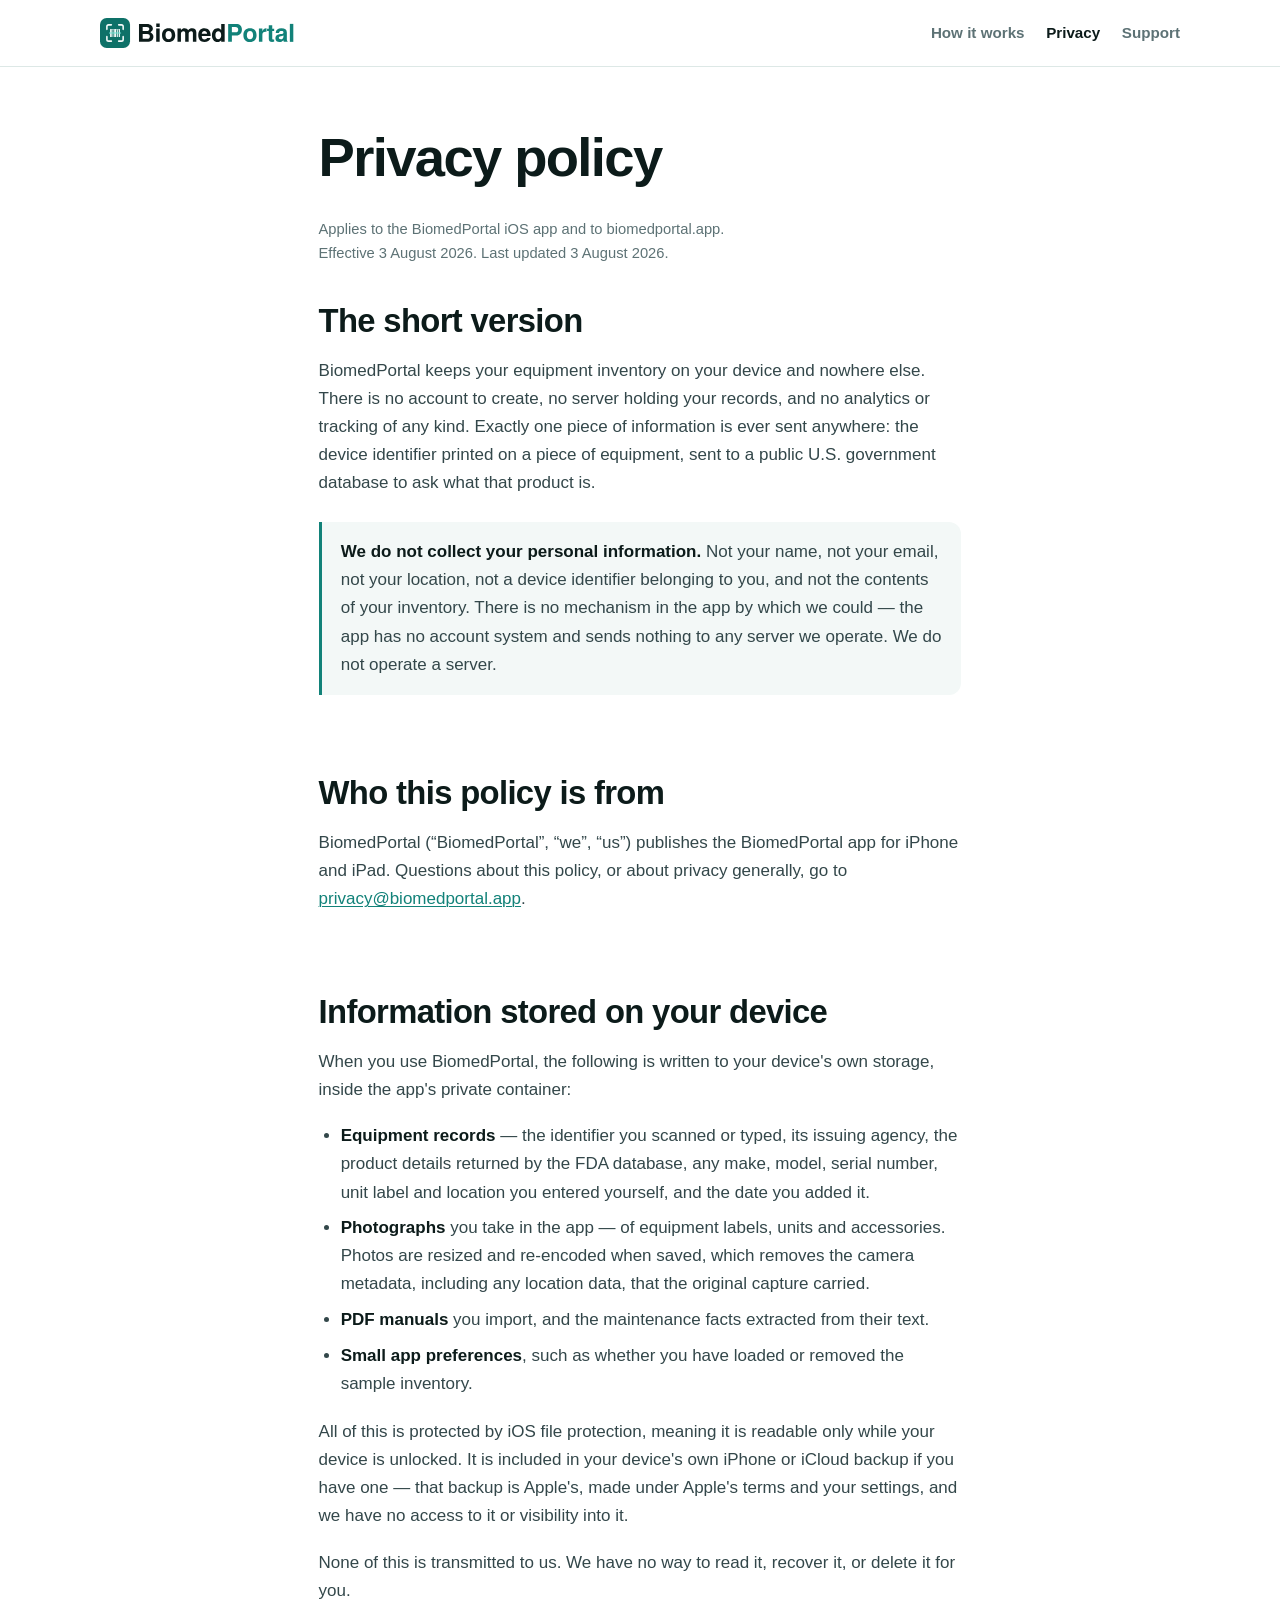
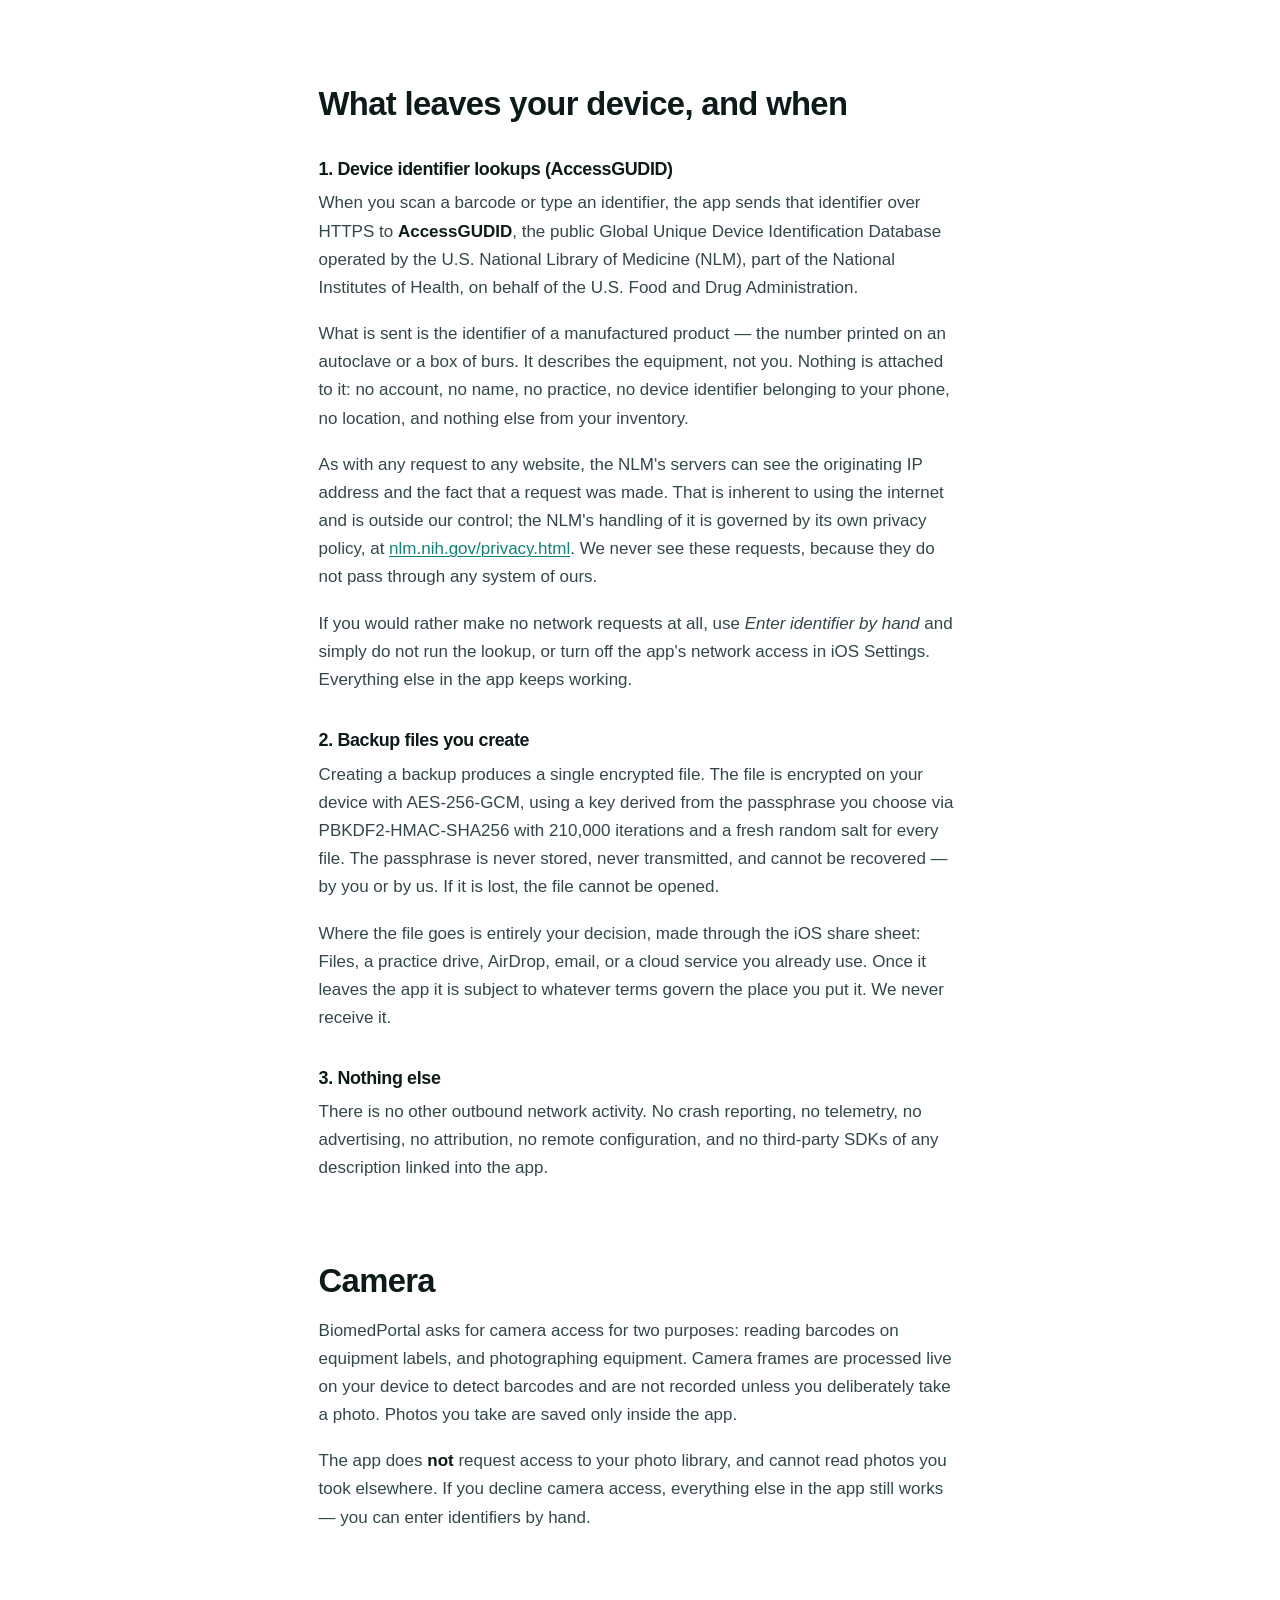
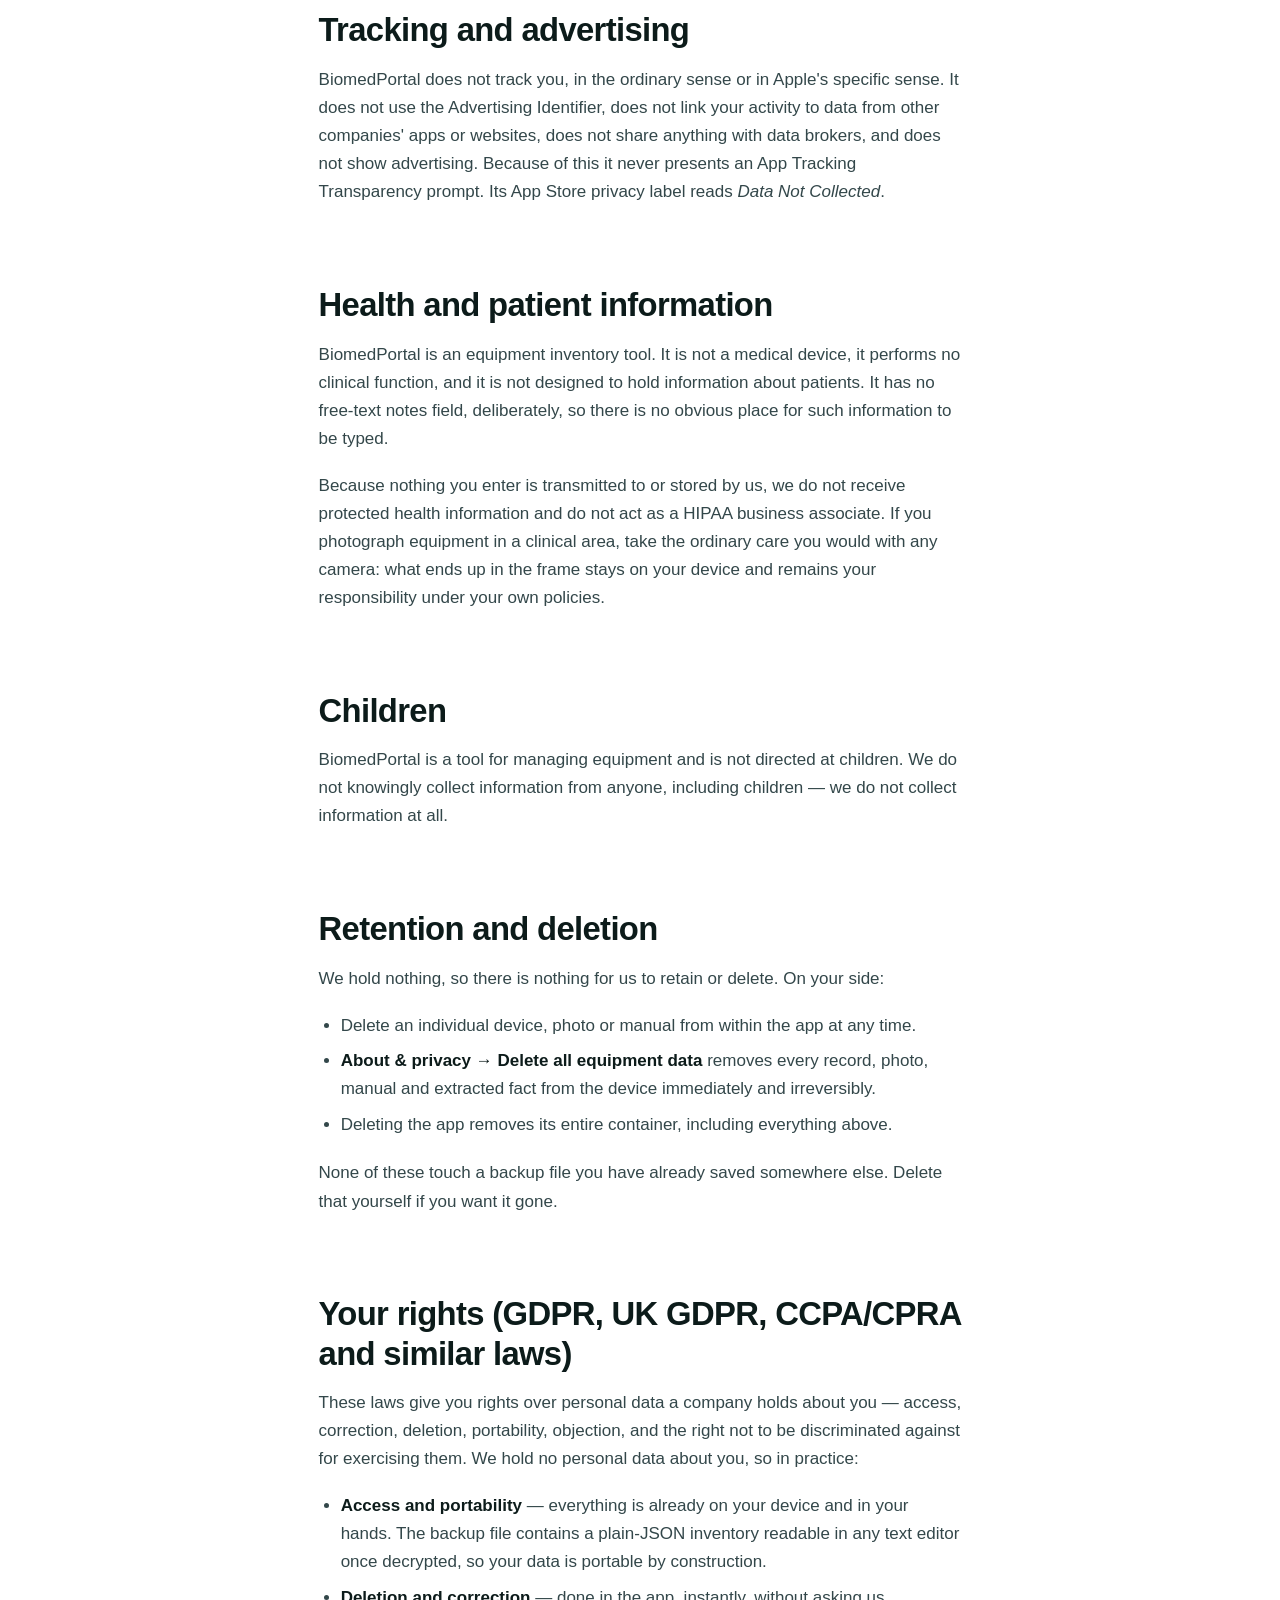
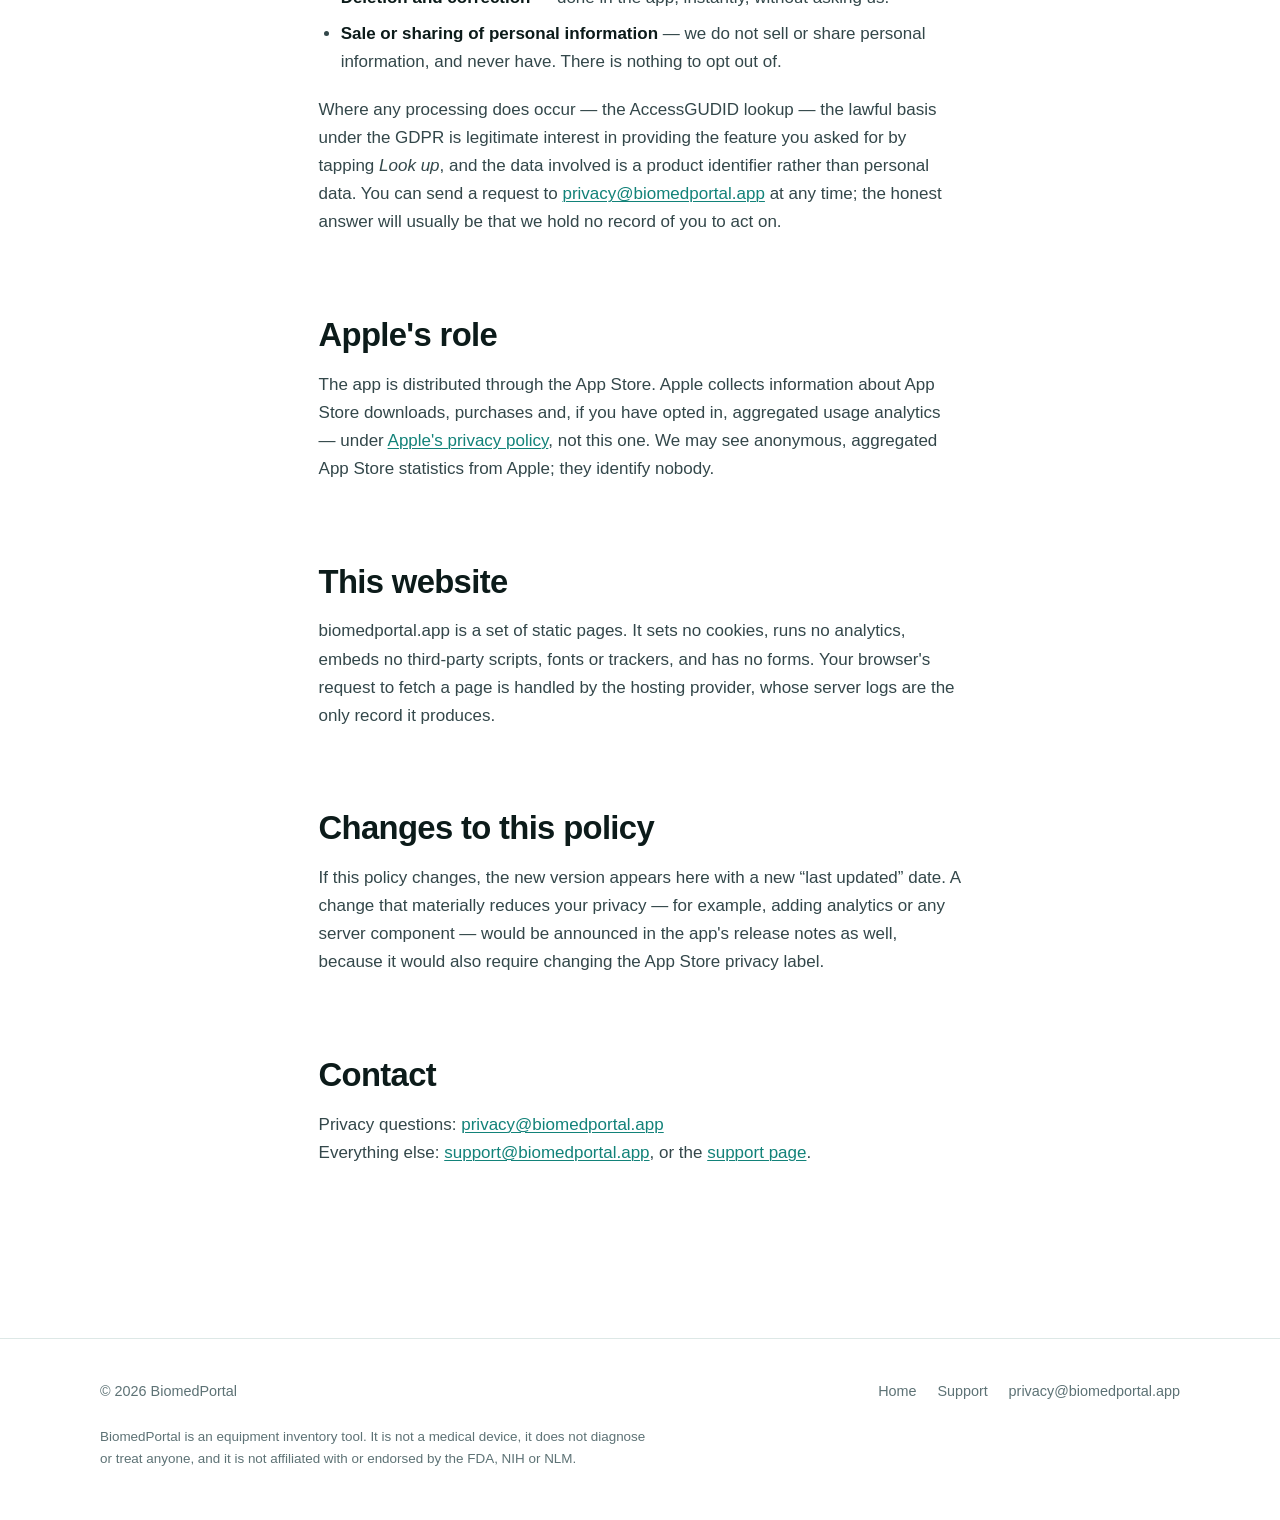
==== privacy/index.html @ da9af696 "Privacy policy page" ====
<!DOCTYPE html>
<html lang="en">
<head>
<meta charset="utf-8">
<meta name="viewport" content="width=device-width, initial-scale=1">
<title>Privacy policy — BiomedPortal</title>
<meta name="description" content="BiomedPortal stores your equipment inventory only on your device. No account, no server, no analytics, no tracking. This policy explains exactly what does and does not leave your phone.">
<link rel="canonical" href="https://biomedportal.app/privacy/">
<link rel="icon" href="/assets/favicon.svg" type="image/svg+xml">
<link rel="icon" href="/assets/favicon-32.png" sizes="32x32">
<link rel="apple-touch-icon" href="/assets/apple-touch-icon.png">
<link rel="stylesheet" href="/assets/site.css">
<meta name="theme-color" content="#0e7168">
</head>
<body>
<a class="skip" href="#main">Skip to content</a>

<header class="site">
  <div class="wrap">
    <a class="logo" href="/" aria-label="BiomedPortal home">
      <img class="on-light" src="/assets/logo-lockup.svg" alt="BiomedPortal">
      <img class="on-dark" src="/assets/logo-lockup-dark.svg" alt="BiomedPortal">
    </a>
    <nav class="site">
      <a href="/#how">How it works</a>
      <a href="/privacy/" aria-current="page">Privacy</a>
      <a href="/support/">Support</a>
    </nav>
  </div>
</header>

<main id="main">
<div class="page-head">
  <div class="prose">
    <h1>Privacy policy</h1>
    <p class="meta">Applies to the BiomedPortal iOS app and to biomedportal.app.<br>
    Effective 3 August 2026. Last updated 3 August 2026.</p>
  </div>
</div>

<section>
<div class="prose">

<h2 id="summary">The short version</h2>

<p>BiomedPortal keeps your equipment inventory on your device and nowhere else. There is no
account to create, no server holding your records, and no analytics or tracking of any kind.
Exactly one piece of information is ever sent anywhere: the device identifier printed on a piece
of equipment, sent to a public U.S. government database to ask what that product is.</p>

<div class="callout">
<p><strong>We do not collect your personal information.</strong> Not your name, not your email,
not your location, not a device identifier belonging to you, and not the contents of your
inventory. There is no mechanism in the app by which we could — the app has no account system and
sends nothing to any server we operate. We do not operate a server.</p>
</div>

<h2 id="controller">Who this policy is from</h2>

<p>BiomedPortal (“BiomedPortal”, “we”, “us”) publishes the BiomedPortal app for iPhone and iPad.
Questions about this policy, or about privacy generally, go to
<a href="mailto:privacy@biomedportal.app">privacy@biomedportal.app</a>.</p>

<h2 id="on-device">Information stored on your device</h2>

<p>When you use BiomedPortal, the following is written to your device's own storage, inside the
app's private container:</p>

<ul>
  <li><strong>Equipment records</strong> — the identifier you scanned or typed, its issuing
      agency, the product details returned by the FDA database, any make, model, serial number,
      unit label and location you entered yourself, and the date you added it.</li>
  <li><strong>Photographs</strong> you take in the app — of equipment labels, units and
      accessories. Photos are resized and re-encoded when saved, which removes the camera
      metadata, including any location data, that the original capture carried.</li>
  <li><strong>PDF manuals</strong> you import, and the maintenance facts extracted from their
      text.</li>
  <li><strong>Small app preferences</strong>, such as whether you have loaded or removed the
      sample inventory.</li>
</ul>

<p>All of this is protected by iOS file protection, meaning it is readable only while your device
is unlocked. It is included in your device's own iPhone or iCloud backup if you have one — that
backup is Apple's, made under Apple's terms and your settings, and we have no access to it or
visibility into it.</p>

<p>None of this is transmitted to us. We have no way to read it, recover it, or delete it for you.</p>

<h2 id="off-device">What leaves your device, and when</h2>

<h3>1. Device identifier lookups (AccessGUDID)</h3>

<p>When you scan a barcode or type an identifier, the app sends that identifier over HTTPS to
<strong>AccessGUDID</strong>, the public Global Unique Device Identification Database operated by
the U.S. National Library of Medicine (NLM), part of the National Institutes of Health, on behalf
of the U.S. Food and Drug Administration.</p>

<p>What is sent is the identifier of a manufactured product — the number printed on an autoclave
or a box of burs. It describes the equipment, not you. Nothing is attached to it: no account, no
name, no practice, no device identifier belonging to your phone, no location, and nothing else
from your inventory.</p>

<p>As with any request to any website, the NLM's servers can see the originating IP address and
the fact that a request was made. That is inherent to using the internet and is outside our
control; the NLM's handling of it is governed by its own privacy policy, at
<a href="https://www.nlm.nih.gov/privacy.html" rel="noopener">nlm.nih.gov/privacy.html</a>. We
never see these requests, because they do not pass through any system of ours.</p>

<p>If you would rather make no network requests at all, use <em>Enter identifier by hand</em> and
simply do not run the lookup, or turn off the app's network access in iOS Settings. Everything
else in the app keeps working.</p>

<h3>2. Backup files you create</h3>

<p>Creating a backup produces a single encrypted file. The file is encrypted on your device with
AES-256-GCM, using a key derived from the passphrase you choose via PBKDF2-HMAC-SHA256 with
210,000 iterations and a fresh random salt for every file. The passphrase is never stored, never
transmitted, and cannot be recovered — by you or by us. If it is lost, the file cannot be opened.</p>

<p>Where the file goes is entirely your decision, made through the iOS share sheet: Files, a
practice drive, AirDrop, email, or a cloud service you already use. Once it leaves the app it is
subject to whatever terms govern the place you put it. We never receive it.</p>

<h3>3. Nothing else</h3>

<p>There is no other outbound network activity. No crash reporting, no telemetry, no
advertising, no attribution, no remote configuration, and no third-party SDKs of any description
linked into the app.</p>

<h2 id="camera">Camera</h2>

<p>BiomedPortal asks for camera access for two purposes: reading barcodes on equipment labels,
and photographing equipment. Camera frames are processed live on your device to detect barcodes
and are not recorded unless you deliberately take a photo. Photos you take are saved only inside
the app.</p>

<p>The app does <strong>not</strong> request access to your photo library, and cannot read
photos you took elsewhere. If you decline camera access, everything else in the app still
works — you can enter identifiers by hand.</p>

<h2 id="tracking">Tracking and advertising</h2>

<p>BiomedPortal does not track you, in the ordinary sense or in Apple's specific sense. It does
not use the Advertising Identifier, does not link your activity to data from other companies'
apps or websites, does not share anything with data brokers, and does not show advertising.
Because of this it never presents an App Tracking Transparency prompt. Its App Store privacy
label reads <em>Data Not Collected</em>.</p>

<h2 id="health">Health and patient information</h2>

<p>BiomedPortal is an equipment inventory tool. It is not a medical device, it performs no
clinical function, and it is not designed to hold information about patients. It has no free-text
notes field, deliberately, so there is no obvious place for such information to be typed.</p>

<p>Because nothing you enter is transmitted to or stored by us, we do not receive protected
health information and do not act as a HIPAA business associate. If you photograph equipment in a
clinical area, take the ordinary care you would with any camera: what ends up in the frame stays
on your device and remains your responsibility under your own policies.</p>

<h2 id="children">Children</h2>

<p>BiomedPortal is a tool for managing equipment and is not directed at children. We do not
knowingly collect information from anyone, including children — we do not collect information at
all.</p>

<h2 id="retention">Retention and deletion</h2>

<p>We hold nothing, so there is nothing for us to retain or delete. On your side:</p>

<ul>
  <li>Delete an individual device, photo or manual from within the app at any time.</li>
  <li><strong>About &amp; privacy → Delete all equipment data</strong> removes every record,
      photo, manual and extracted fact from the device immediately and irreversibly.</li>
  <li>Deleting the app removes its entire container, including everything above.</li>
</ul>

<p>None of these touch a backup file you have already saved somewhere else. Delete that yourself
if you want it gone.</p>

<h2 id="rights">Your rights (GDPR, UK GDPR, CCPA/CPRA and similar laws)</h2>

<p>These laws give you rights over personal data a company holds about you — access, correction,
deletion, portability, objection, and the right not to be discriminated against for exercising
them. We hold no personal data about you, so in practice:</p>

<ul>
  <li><strong>Access and portability</strong> — everything is already on your device and in your
      hands. The backup file contains a plain-JSON inventory readable in any text editor once
      decrypted, so your data is portable by construction.</li>
  <li><strong>Deletion and correction</strong> — done in the app, instantly, without asking us.</li>
  <li><strong>Sale or sharing of personal information</strong> — we do not sell or share personal
      information, and never have. There is nothing to opt out of.</li>
</ul>

<p>Where any processing does occur — the AccessGUDID lookup — the lawful basis under the GDPR is
legitimate interest in providing the feature you asked for by tapping <em>Look up</em>, and the
data involved is a product identifier rather than personal data. You can send a request to
<a href="mailto:privacy@biomedportal.app">privacy@biomedportal.app</a> at any time; the honest
answer will usually be that we hold no record of you to act on.</p>

<h2 id="apple">Apple's role</h2>

<p>The app is distributed through the App Store. Apple collects information about App Store
downloads, purchases and, if you have opted in, aggregated usage analytics — under
<a href="https://www.apple.com/legal/privacy/" rel="noopener">Apple's privacy policy</a>, not this
one. We may see anonymous, aggregated App Store statistics from Apple; they identify nobody.</p>

<h2 id="website">This website</h2>

<p>biomedportal.app is a set of static pages. It sets no cookies, runs no analytics, embeds no
third-party scripts, fonts or trackers, and has no forms. Your browser's request to fetch a page
is handled by the hosting provider, whose server logs are the only record it produces.</p>

<h2 id="changes">Changes to this policy</h2>

<p>If this policy changes, the new version appears here with a new “last updated” date. A change
that materially reduces your privacy — for example, adding analytics or any server component —
would be announced in the app's release notes as well, because it would also require changing the
App Store privacy label.</p>

<h2 id="contact">Contact</h2>

<p>Privacy questions: <a href="mailto:privacy@biomedportal.app">privacy@biomedportal.app</a><br>
Everything else: <a href="mailto:support@biomedportal.app">support@biomedportal.app</a>, or the
<a href="/support/">support page</a>.</p>

</div>
</section>
</main>

<footer class="site">
  <div class="wrap">
    <div class="footer-top">
      <div>© 2026 BiomedPortal</div>
    <nav>
      <a href="/">Home</a>
      <a href="/support/">Support</a>
      <a href="mailto:privacy@biomedportal.app">privacy@biomedportal.app</a>
      </nav>
    </div>
    <p class="disclaimer">
      BiomedPortal is an equipment inventory tool. It is not a medical device, it does not
      diagnose or treat anyone, and it is not affiliated with or endorsed by the FDA, NIH or NLM.
    </p>
  </div>
</footer>

</body>
</html>
---- assets/site.css ----
/* BiomedPortal — one stylesheet for all three pages.
   Tokens mirror brand/make_brand.py so the site and the app icon stay in step. */

:root {
  --teal-900: #07403c;
  --teal-800: #0b5b55;
  --teal-700: #0e7168;
  --teal-600: #128279;
  --teal-500: #17998e;
  --mint-300: #6fe3d3;

  --ink: #0c1b1a;
  --body: #33474a;
  --muted: #5d7275;
  --line: #dde8e6;
  --surface: #ffffff;
  --surface-2: #f3f8f7;
  --page: #ffffff;

  --radius: 16px;
  --measure: 68ch;
  --sans: -apple-system, BlinkMacSystemFont, "SF Pro Text", "Segoe UI", Roboto,
          "Helvetica Neue", Arial, sans-serif;
  --mono: ui-monospace, SFMono-Regular, "SF Mono", Menlo, Consolas, monospace;
}

@media (prefers-color-scheme: dark) {
  :root {
    --ink: #eaf5f3;
    --body: #b9cfcc;
    --muted: #8ea8a5;
    --line: #1d3835;
    --surface: #0e1f1d;
    --surface-2: #0a1917;
    --page: #061312;
    --teal-600: #3fb3a5;
    --teal-700: #2aa093;
  }
}

* { box-sizing: border-box; }

html { -webkit-text-size-adjust: 100%; scroll-behavior: smooth; }

@media (prefers-reduced-motion: reduce) {
  html { scroll-behavior: auto; }
  *, *::before, *::after { animation-duration: .001ms !important; transition-duration: .001ms !important; }
}

body {
  margin: 0;
  font-family: var(--sans);
  font-size: 17px;
  line-height: 1.65;
  color: var(--body);
  background: var(--page);
  -webkit-font-smoothing: antialiased;
}

h1, h2, h3 { color: var(--ink); line-height: 1.2; letter-spacing: -0.02em; margin: 0 0 .5em; }
h1 { font-size: clamp(2.1rem, 5.2vw, 3.4rem); font-weight: 700; letter-spacing: -0.03em; }
h2 { font-size: clamp(1.5rem, 3.2vw, 2.05rem); font-weight: 700; margin-top: 2.4em; }
h3 { font-size: 1.12rem; font-weight: 650; margin-top: 2em; }
p { margin: 0 0 1.1em; }
a { color: var(--teal-600); text-decoration-thickness: 1px; text-underline-offset: 2px; }
a:hover { color: var(--teal-500); }
strong { color: var(--ink); font-weight: 650; }
code { font-family: var(--mono); font-size: .88em; background: var(--surface-2);
       padding: .12em .38em; border-radius: 5px; }

.wrap { width: min(1080px, 100% - 2.5rem); margin-inline: auto; }
.prose { width: min(var(--measure), 100% - 2.5rem); margin-inline: auto; }
.prose ul, .prose ol { padding-left: 1.3em; margin: 0 0 1.2em; }
.prose li { margin-bottom: .45em; }

/* skip link — the site is short but this costs nothing and helps screen readers */
.skip {
  position: absolute; left: -9999px; top: 0; background: var(--teal-700);
  color: #fff; padding: .7rem 1rem; border-radius: 0 0 10px 0; z-index: 20;
}
.skip:focus { left: 0; }

/* ---------------------------------------------------------------- header */

header.site {
  position: sticky; top: 0; z-index: 10;
  background: color-mix(in srgb, var(--page) 88%, transparent);
  backdrop-filter: saturate(180%) blur(14px);
  border-bottom: 1px solid var(--line);
}
header.site .wrap {
  display: flex; align-items: center; gap: 1.4rem;
  min-height: 66px; padding-block: .55rem;
}
.logo { display: inline-flex; align-items: center; flex: 0 0 auto; }
.logo img { height: 30px; width: auto; display: block; }
.logo .on-dark { display: none; }
@media (prefers-color-scheme: dark) {
  .logo .on-light { display: none; }
  .logo .on-dark { display: block; }
}
nav.site { margin-left: auto; display: flex; gap: 1.35rem; flex-wrap: nowrap; }
nav.site a { color: var(--muted); text-decoration: none; font-size: .95rem; font-weight: 550; white-space: nowrap; }
nav.site a:hover, nav.site a[aria-current="page"] { color: var(--ink); }

/* Below this the logo and three links stop fitting on one line, and letting
   them wrap turns the header into a four-line block. Give the nav its own row
   instead, and stop pinning it — two stuck rows eat a phone screen. */
@media (max-width: 620px) {
  header.site { position: static; }
  header.site .wrap { flex-wrap: wrap; gap: .1rem 1rem; min-height: 0; padding-block: .7rem .55rem; }
  nav.site { margin-left: 0; width: 100%; gap: 1.15rem; }
  nav.site a { font-size: .9rem; }
  .logo img { height: 27px; }
}

/* ---------------------------------------------------------------- hero */

.hero { padding: clamp(3rem, 8vw, 6rem) 0 clamp(2rem, 5vw, 4rem); }
.hero .wrap { display: grid; gap: clamp(2rem, 6vw, 4.5rem); align-items: center;
              grid-template-columns: 1fr; }
@media (min-width: 900px) { .hero .wrap { grid-template-columns: 1.05fr .95fr; } }
.eyebrow {
  display: inline-flex; align-items: center; gap: .5rem;
  font-size: .82rem; font-weight: 650; letter-spacing: .06em; text-transform: uppercase;
  color: var(--teal-600); background: color-mix(in srgb, var(--teal-600) 11%, transparent);
  border-radius: 999px; padding: .34rem .8rem; margin-bottom: 1.2rem;
}
.lede { font-size: clamp(1.06rem, 2vw, 1.28rem); color: var(--body); max-width: 34em; }

.cta-row { display: flex; flex-wrap: wrap; gap: .8rem; margin-top: 1.8rem; align-items: center; }
.btn {
  display: inline-flex; align-items: center; gap: .5rem;
  font: inherit; font-weight: 600; font-size: .98rem;
  padding: .78rem 1.35rem; border-radius: 12px; text-decoration: none;
  border: 1px solid transparent; transition: transform .12s ease, background .12s ease;
}
.btn:active { transform: translateY(1px); }
.btn-primary { background: var(--teal-700); color: #fff; }
.btn-primary:hover { background: var(--teal-600); color: #fff; }
.btn-ghost { border-color: var(--line); color: var(--ink); background: var(--surface); }
.btn-ghost:hover { border-color: var(--teal-600); color: var(--ink); }
.btn[aria-disabled="true"] { opacity: .62; pointer-events: none; }
.cta-note { font-size: .86rem; color: var(--muted); margin: .85rem 0 0; }

/* ---------------------------------------------------------------- phone */

.phone-stage { display: flex; justify-content: center; }
.phone {
  width: min(310px, 78vw); aspect-ratio: 9 / 19.5;
  border-radius: 44px; padding: 11px;
  background: linear-gradient(160deg, #2c3a3a, #101a19 60%);
  box-shadow: 0 30px 70px -28px rgba(7, 64, 60, .55), 0 2px 6px rgba(0,0,0,.18);
  flex: 0 0 auto;
}
@media (prefers-color-scheme: dark) {
  /* The bezel is nearly the page colour in dark mode; give it an edge so the
     phone still reads as an object. */
  .phone { background: linear-gradient(160deg, #46595a, #1b2b2a 62%);
           box-shadow: 0 30px 70px -30px rgba(0,0,0,.8), 0 0 0 1px rgba(255,255,255,.07); }
}
.phone-screen {
  height: 100%; border-radius: 34px; overflow: hidden;
  background: #f2f2f7; color: #000; display: flex; flex-direction: column;
  font-size: 12px; line-height: 1.35; position: relative;
}
.phone-status {
  display: flex; justify-content: space-between; align-items: center;
  padding: 10px 20px 2px; font-size: 11px; font-weight: 640; color: #000;
}
.phone-status .glyphs { display: inline-flex; align-items: center; gap: 5px; color: #000; }
.phone-status .glyphs svg { height: 9px; width: auto; display: block; }
.phone-nav {
  display: flex; align-items: center; justify-content: space-between;
  padding: 4px 15px 8px;
}
.phone-nav .title { font-size: 25px; font-weight: 700; letter-spacing: -.6px; }
.phone-nav .icons { display: flex; gap: 12px; color: #0e7168; }
.phone-nav .icons svg { width: 19px; height: 19px; display: block; }
.phone-search {
  margin: 0 14px 10px; background: rgba(118,118,128,.12); border-radius: 10px;
  padding: 6px 10px; color: #8a8a8e; font-size: 12px;
}
.phone-list { padding: 0 14px; display: flex; flex-direction: column; gap: 8px; overflow: hidden; }
.phone-card {
  background: #fff; border-radius: 13px; padding: 10px 12px;
  box-shadow: 0 1px 2px rgba(0,0,0,.06);
}
.phone-card .name { font-weight: 640; color: #000; font-size: 12.5px; letter-spacing: -.2px; }
.phone-card .sub { color: #6c757a; font-size: 11px; }
.phone-card .row { display: flex; align-items: center; gap: 6px; margin-top: 6px; flex-wrap: wrap; }
.pill {
  font-size: 9.5px; font-weight: 640; letter-spacing: .01em;
  padding: 2px 7px; border-radius: 999px; white-space: nowrap;
}
.pill-teal { background: rgba(18,130,121,.13); color: #0b5b55; }
.pill-amber { background: rgba(202,138,4,.15); color: #8a5a00; }
.pill-grey { background: rgba(118,118,128,.14); color: #4b5457; }
.phone-tabbar {
  margin-top: auto; border-top: .5px solid rgba(0,0,0,.12);
  background: rgba(249,249,249,.94); padding: 9px 0 15px;
  display: flex; justify-content: center;
}
.scan-fab {
  display: inline-flex; align-items: center; gap: 7px;
  background: #0e7168; color: #fff; font-weight: 640; font-size: 12px;
  padding: 8px 18px; border-radius: 999px;
}
.scan-fab svg { width: 14px; height: 14px; }
/* The list is taller than the screen on purpose — it should look cut off at the
   bottom the way a real scrolling list does, not stop with dead space. */
.phone-list { -webkit-mask-image: linear-gradient(to bottom, #000 82%, transparent 99%);
              mask-image: linear-gradient(to bottom, #000 82%, transparent 99%); }

/* ---------------------------------------------------------------- sections */

section { padding: clamp(2.5rem, 6vw, 4.5rem) 0; }
.section-head { max-width: 46ch; margin-bottom: 2.4rem; }
.section-head h2 { margin-top: 0; }
.section-head p { color: var(--muted); margin-bottom: 0; }

.band { background: var(--surface-2); border-block: 1px solid var(--line); }

.grid { display: grid; gap: 1.1rem; grid-template-columns: repeat(auto-fit, minmax(268px, 1fr)); }
.card {
  background: var(--surface); border: 1px solid var(--line);
  border-radius: var(--radius); padding: 1.5rem 1.5rem 1.35rem;
}
.card h3 { margin: 0 0 .45rem; font-size: 1.04rem; }
.card p { margin: 0; font-size: .95rem; color: var(--muted); }
.card .glyph {
  width: 38px; height: 38px; border-radius: 11px; margin-bottom: .95rem;
  display: grid; place-items: center;
  background: color-mix(in srgb, var(--teal-600) 12%, transparent);
  color: var(--teal-600);
}
.card .glyph svg { width: 20px; height: 20px; }

/* the privacy claim table */
table.claims { width: 100%; border-collapse: collapse; margin: 1.4rem 0 1.6rem; font-size: .95rem; }
table.claims th, table.claims td { text-align: left; padding: .72rem .9rem; border-bottom: 1px solid var(--line); vertical-align: top; }
table.claims th { color: var(--ink); font-weight: 640; width: 42%; }
table.claims tr:first-child th, table.claims tr:first-child td { border-top: 1px solid var(--line); }
@media (max-width: 620px) {
  table.claims, table.claims tbody, table.claims tr, table.claims th, table.claims td { display: block; width: auto; }
  table.claims th { border-bottom: 0; padding-bottom: .1rem; }
  table.claims td { padding-top: 0; }
}

.callout {
  border-left: 3px solid var(--teal-600); background: var(--surface-2);
  padding: 1rem 1.2rem; border-radius: 0 12px 12px 0; margin: 1.6rem 0;
}
.callout p:last-child { margin-bottom: 0; }
.callout p:first-child { margin-top: 0; }

.faq { border-top: 1px solid var(--line); }
.faq details { border-bottom: 1px solid var(--line); }
.faq summary {
  cursor: pointer; padding: 1.05rem 2rem 1.05rem 0; font-weight: 620;
  color: var(--ink); list-style: none; position: relative;
}
.faq summary::-webkit-details-marker { display: none; }
.faq summary::after {
  content: "+"; position: absolute; right: .35rem; top: 50%; transform: translateY(-50%);
  font-size: 1.35rem; font-weight: 400; color: var(--teal-600); line-height: 1;
}
.faq details[open] summary::after { content: "−"; }
.faq .answer { padding: 0 0 1.15rem; color: var(--muted); font-size: .96rem; }
.faq .answer p:last-child { margin-bottom: 0; }

.page-head { padding: clamp(2.4rem, 5vw, 3.6rem) 0 0; }
.page-head .meta { color: var(--muted); font-size: .92rem; margin: 0; }
.page-head + section { padding-top: clamp(1.6rem, 3vw, 2.2rem); }
.prose > h2:first-child { margin-top: 0; }

@media (max-width: 480px) {
  .cta-row { flex-direction: column; align-items: stretch; }
  .cta-row .btn { justify-content: center; }
}

/* ---------------------------------------------------------------- footer */

footer.site {
  border-top: 1px solid var(--line); margin-top: clamp(3rem, 7vw, 5rem);
  padding: 2.6rem 0 3.2rem; font-size: .9rem; color: var(--muted);
}
footer.site .footer-top {
  display: flex; flex-wrap: wrap; gap: .8rem 2rem; align-items: baseline;
}
footer.site nav { display: flex; gap: 1.3rem; flex-wrap: wrap; margin-left: auto; }
footer.site a { color: var(--muted); text-decoration: none; }
footer.site a:hover { color: var(--ink); text-decoration: underline; }
footer.site .disclaimer { max-width: 74ch; margin: 1.4rem 0 0; font-size: .84rem; line-height: 1.6; }
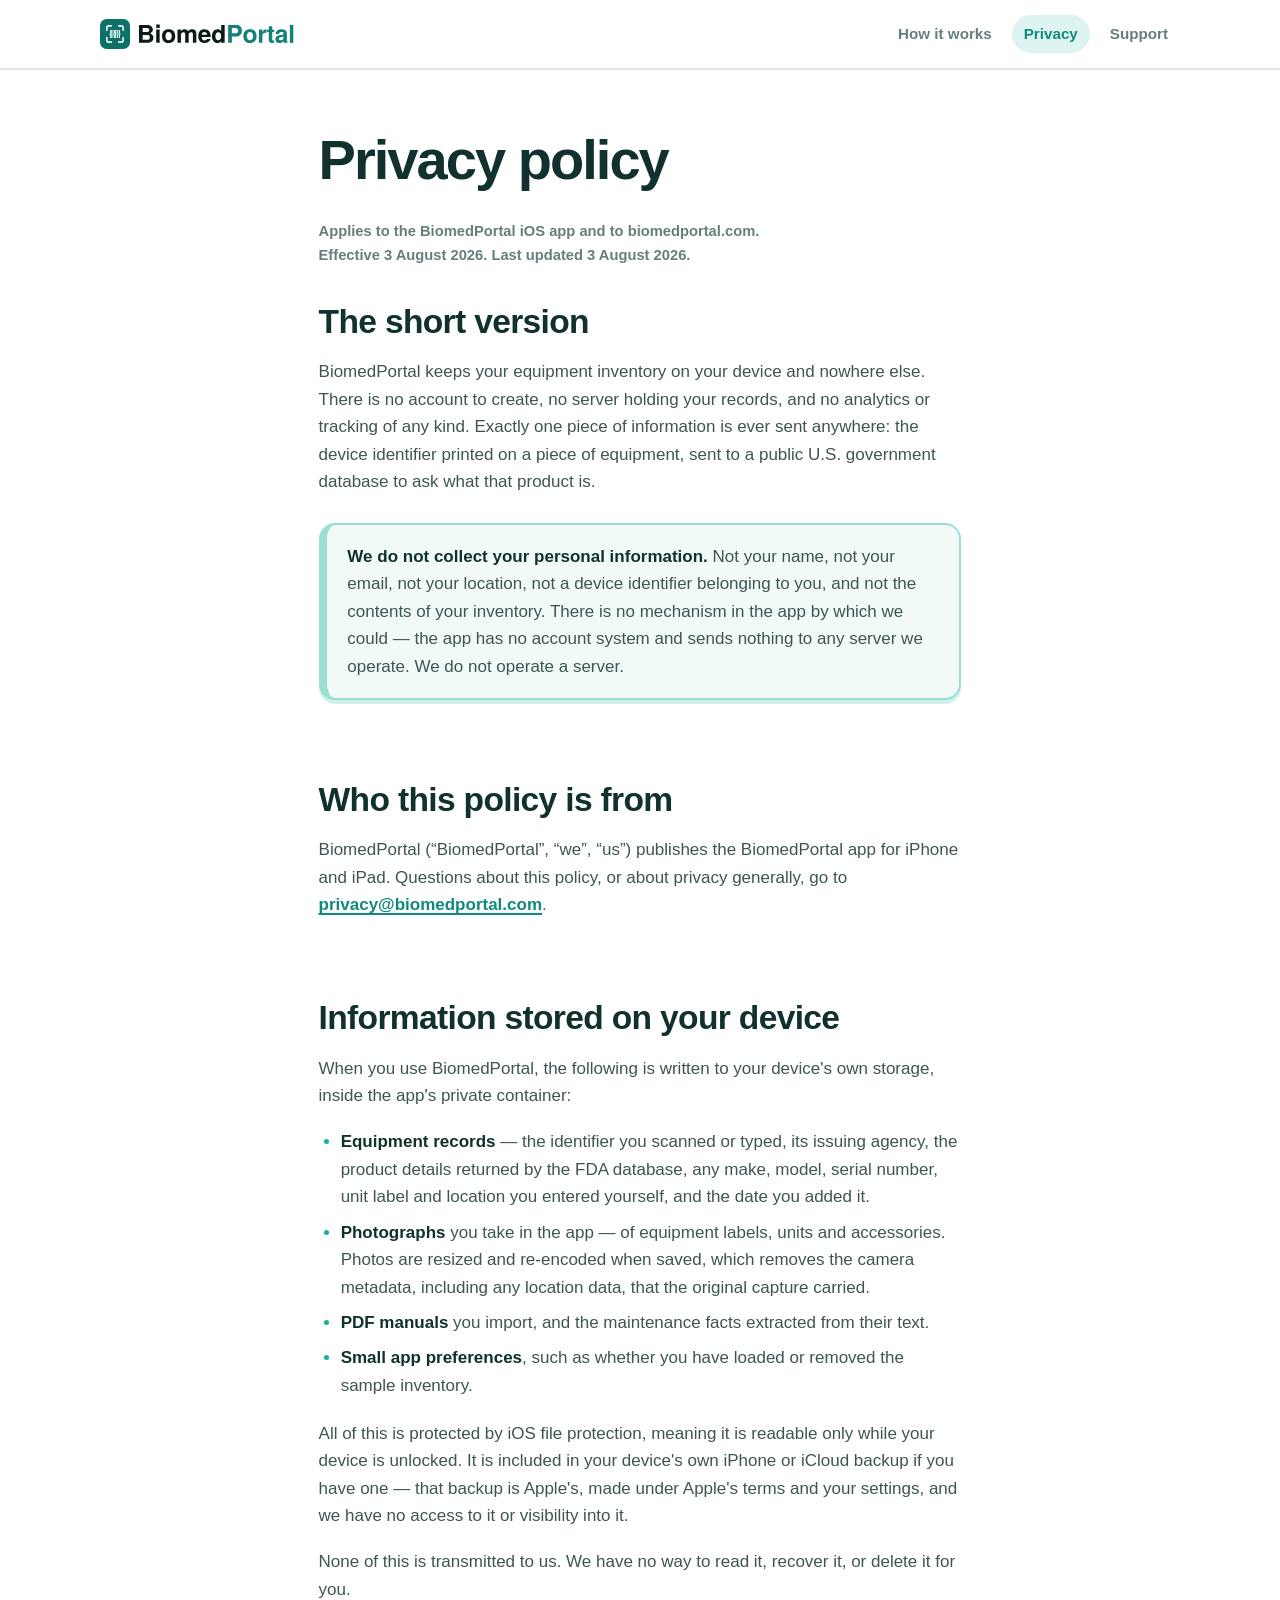
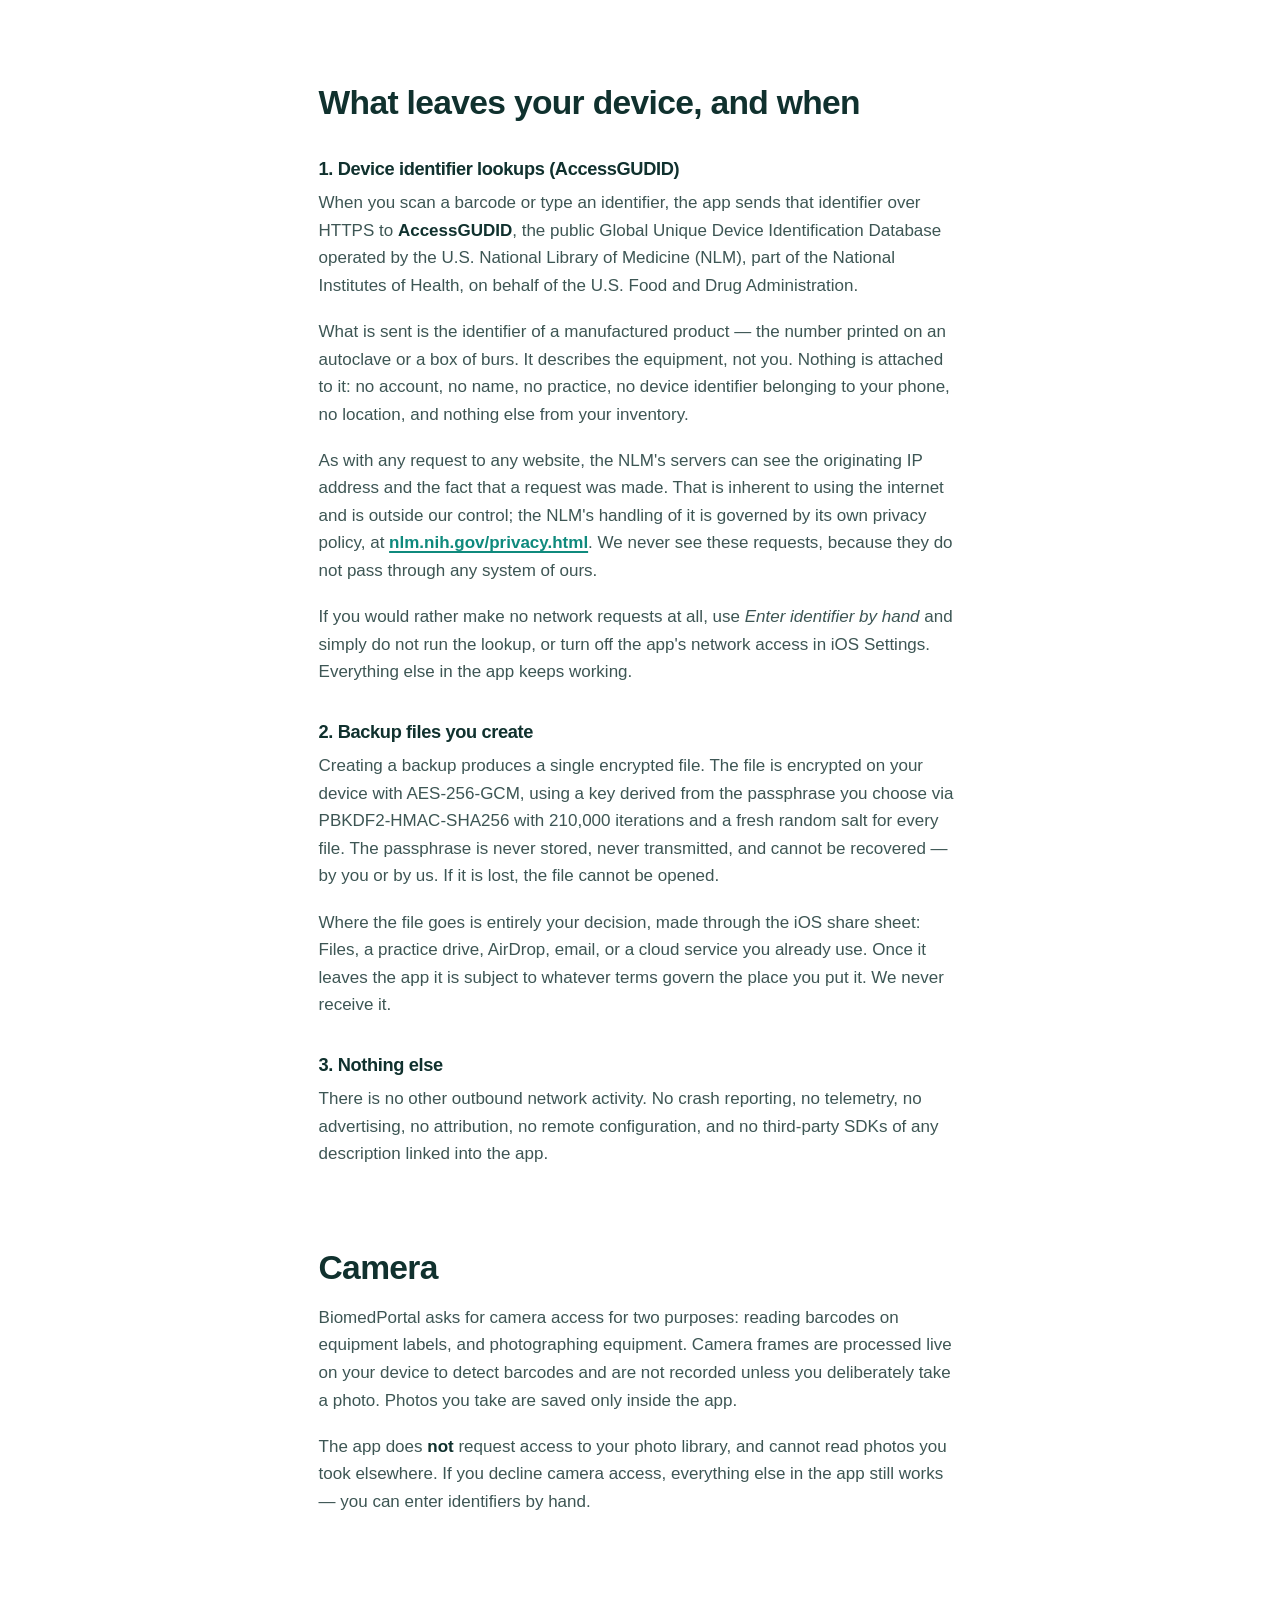
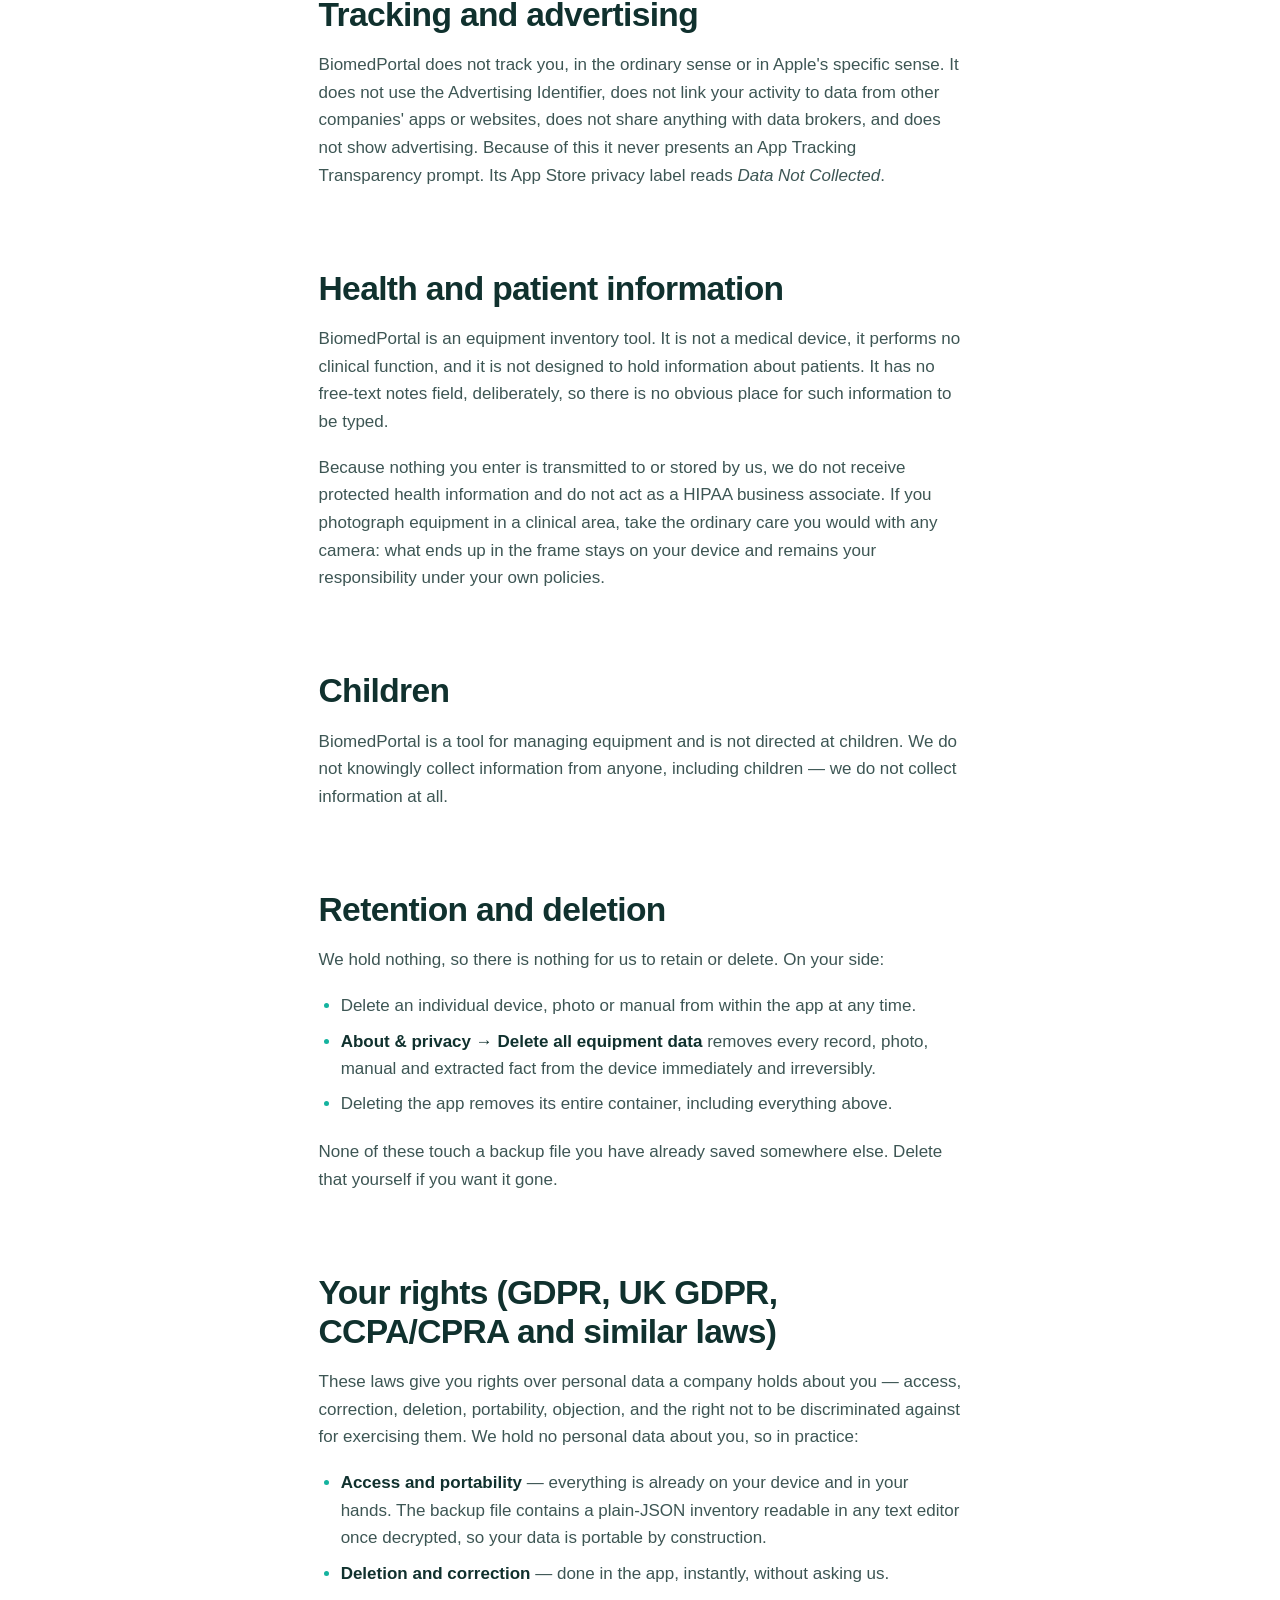
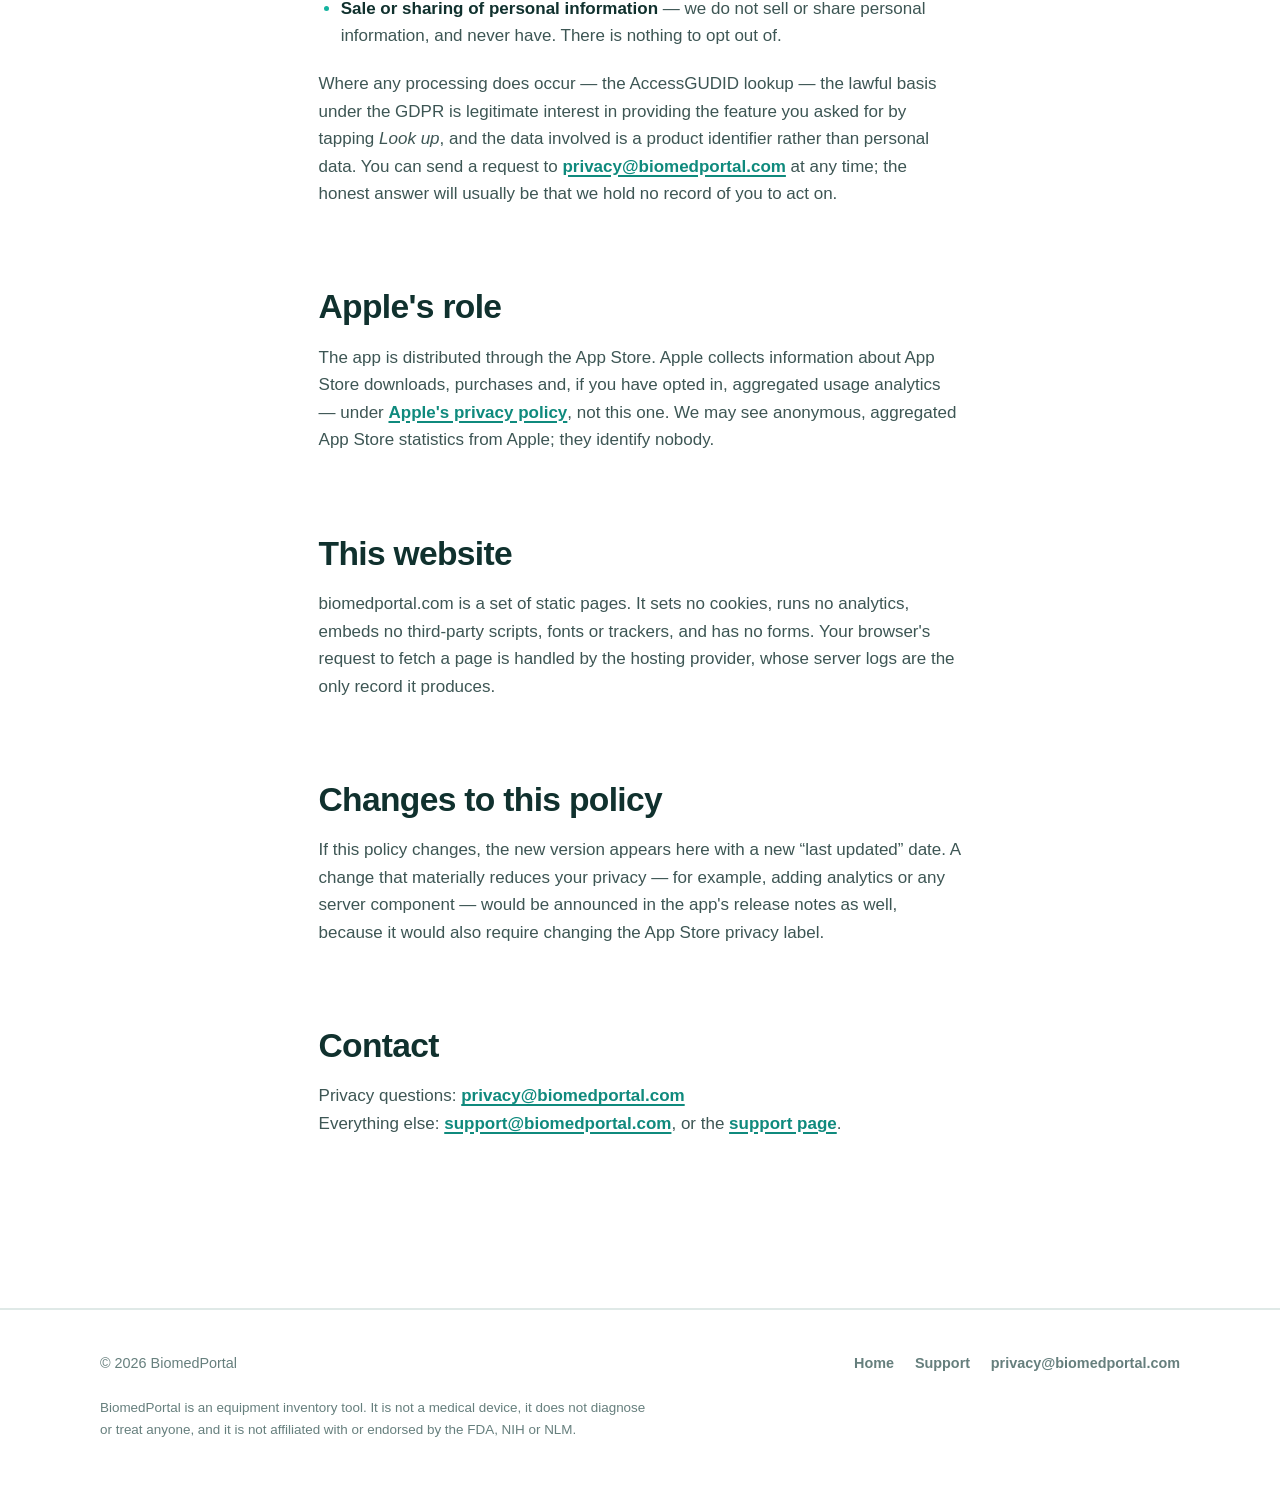
==== commit 0765fc4c: "Privacy: biomedportal.com URLs and addresses" ====
--- a/privacy/index.html
+++ b/privacy/index.html
@@ -5,12 +5,12 @@
 <meta name="viewport" content="width=device-width, initial-scale=1">
 <title>Privacy policy — BiomedPortal</title>
 <meta name="description" content="BiomedPortal stores your equipment inventory only on your device. No account, no server, no analytics, no tracking. This policy explains exactly what does and does not leave your phone.">
-<link rel="canonical" href="https://biomedportal.app/privacy/">
+<link rel="canonical" href="https://biomedportal.com/privacy/">
 <link rel="icon" href="/assets/favicon.svg" type="image/svg+xml">
 <link rel="icon" href="/assets/favicon-32.png" sizes="32x32">
 <link rel="apple-touch-icon" href="/assets/apple-touch-icon.png">
 <link rel="stylesheet" href="/assets/site.css">
-<meta name="theme-color" content="#0e7168">
+<meta name="theme-color" content="#14b39f">
 </head>
 <body>
 <a class="skip" href="#main">Skip to content</a>
@@ -33,7 +33,7 @@
 <div class="page-head">
   <div class="prose">
     <h1>Privacy policy</h1>
-    <p class="meta">Applies to the BiomedPortal iOS app and to biomedportal.app.<br>
+    <p class="meta">Applies to the BiomedPortal iOS app and to biomedportal.com.<br>
     Effective 3 August 2026. Last updated 3 August 2026.</p>
   </div>
 </div>
@@ -59,7 +59,7 @@
 
 <p>BiomedPortal (“BiomedPortal”, “we”, “us”) publishes the BiomedPortal app for iPhone and iPad.
 Questions about this policy, or about privacy generally, go to
-<a href="mailto:privacy@biomedportal.app">privacy@biomedportal.app</a>.</p>
+<a href="mailto:privacy@biomedportal.com">privacy@biomedportal.com</a>.</p>
 
 <h2 id="on-device">Information stored on your device</h2>
 
@@ -195,7 +195,7 @@
 <p>Where any processing does occur — the AccessGUDID lookup — the lawful basis under the GDPR is
 legitimate interest in providing the feature you asked for by tapping <em>Look up</em>, and the
 data involved is a product identifier rather than personal data. You can send a request to
-<a href="mailto:privacy@biomedportal.app">privacy@biomedportal.app</a> at any time; the honest
+<a href="mailto:privacy@biomedportal.com">privacy@biomedportal.com</a> at any time; the honest
 answer will usually be that we hold no record of you to act on.</p>
 
 <h2 id="apple">Apple's role</h2>
@@ -207,7 +207,7 @@
 
 <h2 id="website">This website</h2>
 
-<p>biomedportal.app is a set of static pages. It sets no cookies, runs no analytics, embeds no
+<p>biomedportal.com is a set of static pages. It sets no cookies, runs no analytics, embeds no
 third-party scripts, fonts or trackers, and has no forms. Your browser's request to fetch a page
 is handled by the hosting provider, whose server logs are the only record it produces.</p>
 
@@ -220,8 +220,8 @@
 
 <h2 id="contact">Contact</h2>
 
-<p>Privacy questions: <a href="mailto:privacy@biomedportal.app">privacy@biomedportal.app</a><br>
-Everything else: <a href="mailto:support@biomedportal.app">support@biomedportal.app</a>, or the
+<p>Privacy questions: <a href="mailto:privacy@biomedportal.com">privacy@biomedportal.com</a><br>
+Everything else: <a href="mailto:support@biomedportal.com">support@biomedportal.com</a>, or the
 <a href="/support/">support page</a>.</p>
 
 </div>
@@ -235,7 +235,7 @@
     <nav>
       <a href="/">Home</a>
       <a href="/support/">Support</a>
-      <a href="mailto:privacy@biomedportal.app">privacy@biomedportal.app</a>
+      <a href="mailto:privacy@biomedportal.com">privacy@biomedportal.com</a>
       </nav>
     </div>
     <p class="disclaimer">
--- a/assets/site.css
+++ b/assets/site.css
@@ -1,40 +1,61 @@
 /* BiomedPortal — one stylesheet for all three pages.
-   Tokens mirror brand/make_brand.py so the site and the app icon stay in step. */
+   Duolingo-inspired pass (Aug 2026): rounded type, chunky "3D" buttons with a
+   hard bottom edge, 2px-bordered cards that sit on a solid shadow, and a bright
+   accent set. The brand teal stays the primary so the logo still belongs. */
 
 :root {
-  --teal-900: #07403c;
-  --teal-800: #0b5b55;
-  --teal-700: #0e7168;
-  --teal-600: #128279;
-  --teal-500: #17998e;
-  --mint-300: #6fe3d3;
-
-  --ink: #0c1b1a;
-  --body: #33474a;
-  --muted: #5d7275;
-  --line: #dde8e6;
+  /* --- brand, brightened one stop toward the playful end ---------------- */
+  --teal-900: #06403c;
+  --teal-800: #0a5f58;
+  --teal-700: #0f8a7d;
+  --teal-600: #14b39f;
+  --teal-500: #1ccdb5;
+  --mint-300: #7defd9;
+
+  /* the hard edge under every raised element (a darker shade of its face) */
+  --teal-edge: #0b6f65;
+
+  /* --- accent set: used for glyph tiles, pills and the FAQ marker ------- */
+  --acc-blue:   #1cb0f6;
+  --acc-blue-b: #1a91cc;
+  --acc-gold:   #ffc800;
+  --acc-gold-b: #e0a800;
+  --acc-coral:  #ff6b5e;
+  --acc-purple: #b06cf0;
+  --acc-green:  #58cc02;
+
+  --ink: #10312e;
+  --body: #3d5654;
+  --muted: #667f7d;
+  --line: #dfe9e7;
+  --line-strong: #cfe0dd;
   --surface: #ffffff;
-  --surface-2: #f3f8f7;
+  --surface-2: #f2faf8;
   --page: #ffffff;
 
-  --radius: 16px;
+  --radius: 20px;
+  --radius-lg: 26px;
   --measure: 68ch;
-  --sans: -apple-system, BlinkMacSystemFont, "SF Pro Text", "Segoe UI", Roboto,
-          "Helvetica Neue", Arial, sans-serif;
+  /* Rounded first — this is most of the "fun" before a single colour changes. */
+  --sans: ui-rounded, "SF Pro Rounded", -apple-system, BlinkMacSystemFont,
+          "Segoe UI Variable Display", "Segoe UI", Roboto, "Helvetica Neue",
+          Arial, sans-serif;
   --mono: ui-monospace, SFMono-Regular, "SF Mono", Menlo, Consolas, monospace;
 }
 
 @media (prefers-color-scheme: dark) {
   :root {
-    --ink: #eaf5f3;
-    --body: #b9cfcc;
-    --muted: #8ea8a5;
-    --line: #1d3835;
-    --surface: #0e1f1d;
-    --surface-2: #0a1917;
-    --page: #061312;
-    --teal-600: #3fb3a5;
-    --teal-700: #2aa093;
+    --ink: #ebfaf6;
+    --body: #bcd6d1;
+    --muted: #92aeaa;
+    --line: #1f3d39;
+    --line-strong: #2b514c;
+    --surface: #0f2321;
+    --surface-2: #0b1c1a;
+    --page: #061513;
+    --teal-600: #2fd3ba;
+    --teal-700: #23bda6;
+    --teal-edge: #0c6459;
   }
 }
 
@@ -51,46 +72,53 @@
   margin: 0;
   font-family: var(--sans);
   font-size: 17px;
-  line-height: 1.65;
+  line-height: 1.62;
   color: var(--body);
   background: var(--page);
   -webkit-font-smoothing: antialiased;
 }
 
-h1, h2, h3 { color: var(--ink); line-height: 1.2; letter-spacing: -0.02em; margin: 0 0 .5em; }
-h1 { font-size: clamp(2.1rem, 5.2vw, 3.4rem); font-weight: 700; letter-spacing: -0.03em; }
-h2 { font-size: clamp(1.5rem, 3.2vw, 2.05rem); font-weight: 700; margin-top: 2.4em; }
-h3 { font-size: 1.12rem; font-weight: 650; margin-top: 2em; }
+h1, h2, h3 { color: var(--ink); line-height: 1.15; letter-spacing: -0.02em; margin: 0 0 .5em; }
+h1 { font-size: clamp(2.2rem, 5.4vw, 3.5rem); font-weight: 800; letter-spacing: -0.035em; }
+h2 { font-size: clamp(1.55rem, 3.3vw, 2.1rem); font-weight: 800; margin-top: 2.4em; }
+h3 { font-size: 1.14rem; font-weight: 750; margin-top: 2em; }
 p { margin: 0 0 1.1em; }
-a { color: var(--teal-600); text-decoration-thickness: 1px; text-underline-offset: 2px; }
-a:hover { color: var(--teal-500); }
-strong { color: var(--ink); font-weight: 650; }
+a { color: var(--teal-700); font-weight: 600; text-decoration-thickness: 2px; text-underline-offset: 3px; }
+a:hover { color: var(--teal-600); }
+strong { color: var(--ink); font-weight: 750; }
 code { font-family: var(--mono); font-size: .88em; background: var(--surface-2);
-       padding: .12em .38em; border-radius: 5px; }
+       padding: .14em .42em; border-radius: 7px; }
 
 .wrap { width: min(1080px, 100% - 2.5rem); margin-inline: auto; }
 .prose { width: min(var(--measure), 100% - 2.5rem); margin-inline: auto; }
 .prose ul, .prose ol { padding-left: 1.3em; margin: 0 0 1.2em; }
 .prose li { margin-bottom: .45em; }
+.prose li::marker { color: var(--teal-600); }
 
 /* skip link — the site is short but this costs nothing and helps screen readers */
 .skip {
   position: absolute; left: -9999px; top: 0; background: var(--teal-700);
-  color: #fff; padding: .7rem 1rem; border-radius: 0 0 10px 0; z-index: 20;
+  color: #fff; padding: .7rem 1rem; border-radius: 0 0 14px 0; z-index: 20;
+  font-weight: 750;
 }
 .skip:focus { left: 0; }
+
+/* Visible, chunky focus ring everywhere — part of the look, not an add-on. */
+:where(a, button, summary, .btn):focus-visible {
+  outline: 3px solid var(--acc-blue); outline-offset: 3px; border-radius: 12px;
+}
 
 /* ---------------------------------------------------------------- header */
 
 header.site {
   position: sticky; top: 0; z-index: 10;
-  background: color-mix(in srgb, var(--page) 88%, transparent);
+  background: color-mix(in srgb, var(--page) 90%, transparent);
   backdrop-filter: saturate(180%) blur(14px);
-  border-bottom: 1px solid var(--line);
+  border-bottom: 2px solid var(--line);
 }
 header.site .wrap {
   display: flex; align-items: center; gap: 1.4rem;
-  min-height: 66px; padding-block: .55rem;
+  min-height: 68px; padding-block: .55rem;
 }
 .logo { display: inline-flex; align-items: center; flex: 0 0 auto; }
 .logo img { height: 30px; width: auto; display: block; }
@@ -99,18 +127,22 @@
   .logo .on-light { display: none; }
   .logo .on-dark { display: block; }
 }
-nav.site { margin-left: auto; display: flex; gap: 1.35rem; flex-wrap: nowrap; }
-nav.site a { color: var(--muted); text-decoration: none; font-size: .95rem; font-weight: 550; white-space: nowrap; }
-nav.site a:hover, nav.site a[aria-current="page"] { color: var(--ink); }
+nav.site { margin-left: auto; display: flex; gap: .5rem; flex-wrap: nowrap; }
+nav.site a {
+  color: var(--muted); text-decoration: none; font-size: .95rem; font-weight: 750;
+  white-space: nowrap; padding: .4rem .75rem; border-radius: 999px;
+}
+nav.site a:hover { color: var(--teal-700); background: color-mix(in srgb, var(--teal-600) 12%, transparent); }
+nav.site a[aria-current="page"] { color: var(--teal-700); background: color-mix(in srgb, var(--teal-600) 14%, transparent); }
 
 /* Below this the logo and three links stop fitting on one line, and letting
    them wrap turns the header into a four-line block. Give the nav its own row
    instead, and stop pinning it — two stuck rows eat a phone screen. */
 @media (max-width: 620px) {
   header.site { position: static; }
-  header.site .wrap { flex-wrap: wrap; gap: .1rem 1rem; min-height: 0; padding-block: .7rem .55rem; }
-  nav.site { margin-left: 0; width: 100%; gap: 1.15rem; }
-  nav.site a { font-size: .9rem; }
+  header.site .wrap { flex-wrap: wrap; gap: .1rem .35rem; min-height: 0; padding-block: .7rem .55rem; }
+  nav.site { margin-left: 0; width: 100%; gap: .3rem; }
+  nav.site a { font-size: .9rem; padding: .35rem .6rem; }
   .logo img { height: 27px; }
 }
 
@@ -122,26 +154,40 @@
 @media (min-width: 900px) { .hero .wrap { grid-template-columns: 1.05fr .95fr; } }
 .eyebrow {
   display: inline-flex; align-items: center; gap: .5rem;
-  font-size: .82rem; font-weight: 650; letter-spacing: .06em; text-transform: uppercase;
-  color: var(--teal-600); background: color-mix(in srgb, var(--teal-600) 11%, transparent);
-  border-radius: 999px; padding: .34rem .8rem; margin-bottom: 1.2rem;
-}
-.lede { font-size: clamp(1.06rem, 2vw, 1.28rem); color: var(--body); max-width: 34em; }
-
-.cta-row { display: flex; flex-wrap: wrap; gap: .8rem; margin-top: 1.8rem; align-items: center; }
+  font-size: .82rem; font-weight: 800; letter-spacing: .07em; text-transform: uppercase;
+  color: var(--teal-800); background: color-mix(in srgb, var(--teal-500) 26%, transparent);
+  border: 2px solid color-mix(in srgb, var(--teal-600) 42%, transparent);
+  border-radius: 999px; padding: .34rem .85rem; margin-bottom: 1.2rem;
+}
+@media (prefers-color-scheme: dark) { .eyebrow { color: var(--mint-300); } }
+.lede { font-size: clamp(1.08rem, 2vw, 1.3rem); color: var(--body); max-width: 34em; }
+
+.cta-row { display: flex; flex-wrap: wrap; gap: .9rem; margin-top: 1.9rem; align-items: center; }
+
+/* The chunky button: a solid face over a hard bottom edge that compresses on
+   press. No blur, no gradient — the whole trick is the offset solid shadow. */
 .btn {
-  display: inline-flex; align-items: center; gap: .5rem;
-  font: inherit; font-weight: 600; font-size: .98rem;
-  padding: .78rem 1.35rem; border-radius: 12px; text-decoration: none;
-  border: 1px solid transparent; transition: transform .12s ease, background .12s ease;
-}
-.btn:active { transform: translateY(1px); }
-.btn-primary { background: var(--teal-700); color: #fff; }
-.btn-primary:hover { background: var(--teal-600); color: #fff; }
-.btn-ghost { border-color: var(--line); color: var(--ink); background: var(--surface); }
-.btn-ghost:hover { border-color: var(--teal-600); color: var(--ink); }
-.btn[aria-disabled="true"] { opacity: .62; pointer-events: none; }
-.cta-note { font-size: .86rem; color: var(--muted); margin: .85rem 0 0; }
+  display: inline-flex; align-items: center; justify-content: center; gap: .5rem;
+  font: inherit; font-weight: 800; font-size: .96rem;
+  letter-spacing: .01em;
+  padding: .85rem 1.6rem; border-radius: 16px; text-decoration: none;
+  border: 2px solid transparent;
+  transition: transform .08s ease, box-shadow .08s ease, background .12s ease;
+}
+.btn-primary {
+  background: var(--teal-600); color: #fff; border-color: var(--teal-600);
+  box-shadow: 0 4px 0 var(--teal-edge);
+}
+.btn-primary:hover { background: var(--teal-500); border-color: var(--teal-500); color: #fff; }
+.btn-primary:active { transform: translateY(4px); box-shadow: 0 0 0 var(--teal-edge); }
+.btn-ghost {
+  background: var(--surface); color: var(--teal-700);
+  border-color: var(--line-strong); box-shadow: 0 4px 0 var(--line-strong);
+}
+.btn-ghost:hover { border-color: var(--teal-600); box-shadow: 0 4px 0 var(--teal-600); color: var(--teal-700); }
+.btn-ghost:active { transform: translateY(4px); box-shadow: 0 0 0 var(--line-strong); }
+.btn[aria-disabled="true"] { opacity: .55; pointer-events: none; }
+.cta-note { font-size: .88rem; color: var(--muted); margin: 1rem 0 0; font-weight: 600; }
 
 /* ---------------------------------------------------------------- phone */
 
@@ -150,7 +196,7 @@
   width: min(310px, 78vw); aspect-ratio: 9 / 19.5;
   border-radius: 44px; padding: 11px;
   background: linear-gradient(160deg, #2c3a3a, #101a19 60%);
-  box-shadow: 0 30px 70px -28px rgba(7, 64, 60, .55), 0 2px 6px rgba(0,0,0,.18);
+  box-shadow: 0 30px 70px -28px rgba(6, 64, 60, .55), 0 2px 6px rgba(0,0,0,.18);
   flex: 0 0 auto;
 }
 @media (prefers-color-scheme: dark) {
@@ -161,12 +207,12 @@
 }
 .phone-screen {
   height: 100%; border-radius: 34px; overflow: hidden;
-  background: #f2f2f7; color: #000; display: flex; flex-direction: column;
+  background: #f2f7f6; color: #000; display: flex; flex-direction: column;
   font-size: 12px; line-height: 1.35; position: relative;
 }
 .phone-status {
   display: flex; justify-content: space-between; align-items: center;
-  padding: 10px 20px 2px; font-size: 11px; font-weight: 640; color: #000;
+  padding: 10px 20px 2px; font-size: 11px; font-weight: 700; color: #000;
 }
 .phone-status .glyphs { display: inline-flex; align-items: center; gap: 5px; color: #000; }
 .phone-status .glyphs svg { height: 9px; width: auto; display: block; }
@@ -174,27 +220,27 @@
   display: flex; align-items: center; justify-content: space-between;
   padding: 4px 15px 8px;
 }
-.phone-nav .title { font-size: 25px; font-weight: 700; letter-spacing: -.6px; }
-.phone-nav .icons { display: flex; gap: 12px; color: #0e7168; }
+.phone-nav .title { font-size: 25px; font-weight: 800; letter-spacing: -.7px; }
+.phone-nav .icons { display: flex; gap: 12px; color: #0f8a7d; }
 .phone-nav .icons svg { width: 19px; height: 19px; display: block; }
 .phone-search {
-  margin: 0 14px 10px; background: rgba(118,118,128,.12); border-radius: 10px;
-  padding: 6px 10px; color: #8a8a8e; font-size: 12px;
-}
-.phone-list { padding: 0 14px; display: flex; flex-direction: column; gap: 8px; overflow: hidden; }
+  margin: 0 14px 10px; background: rgba(118,118,128,.12); border-radius: 12px;
+  padding: 6px 10px; color: #8a8a8e; font-size: 12px; font-weight: 600;
+}
+.phone-list { padding: 0 14px; display: flex; flex-direction: column; gap: 9px; overflow: hidden; }
 .phone-card {
-  background: #fff; border-radius: 13px; padding: 10px 12px;
-  box-shadow: 0 1px 2px rgba(0,0,0,.06);
-}
-.phone-card .name { font-weight: 640; color: #000; font-size: 12.5px; letter-spacing: -.2px; }
+  background: #fff; border-radius: 15px; padding: 10px 12px;
+  border: 1.5px solid #e6efed; box-shadow: 0 2px 0 #e6efed;
+}
+.phone-card .name { font-weight: 750; color: #000; font-size: 12.5px; letter-spacing: -.2px; }
 .phone-card .sub { color: #6c757a; font-size: 11px; }
 .phone-card .row { display: flex; align-items: center; gap: 6px; margin-top: 6px; flex-wrap: wrap; }
 .pill {
-  font-size: 9.5px; font-weight: 640; letter-spacing: .01em;
-  padding: 2px 7px; border-radius: 999px; white-space: nowrap;
-}
-.pill-teal { background: rgba(18,130,121,.13); color: #0b5b55; }
-.pill-amber { background: rgba(202,138,4,.15); color: #8a5a00; }
+  font-size: 9.5px; font-weight: 800; letter-spacing: .02em;
+  padding: 2.5px 8px; border-radius: 999px; white-space: nowrap;
+}
+.pill-teal { background: rgba(20,179,159,.18); color: #0a5f58; }
+.pill-amber { background: rgba(255,200,0,.28); color: #7a5600; }
 .pill-grey { background: rgba(118,118,128,.14); color: #4b5457; }
 .phone-tabbar {
   margin-top: auto; border-top: .5px solid rgba(0,0,0,.12);
@@ -203,8 +249,8 @@
 }
 .scan-fab {
   display: inline-flex; align-items: center; gap: 7px;
-  background: #0e7168; color: #fff; font-weight: 640; font-size: 12px;
-  padding: 8px 18px; border-radius: 999px;
+  background: #14b39f; color: #fff; font-weight: 800; font-size: 12px;
+  padding: 8px 20px; border-radius: 999px; box-shadow: 0 3px 0 #0b6f65;
 }
 .scan-fab svg { width: 14px; height: 14px; }
 /* The list is taller than the screen on purpose — it should look cut off at the
@@ -219,58 +265,94 @@
 .section-head h2 { margin-top: 0; }
 .section-head p { color: var(--muted); margin-bottom: 0; }
 
-.band { background: var(--surface-2); border-block: 1px solid var(--line); }
-
-.grid { display: grid; gap: 1.1rem; grid-template-columns: repeat(auto-fit, minmax(268px, 1fr)); }
+.band { background: var(--surface-2); border-block: 2px solid var(--line); }
+
+.grid { display: grid; gap: 1.25rem; grid-template-columns: repeat(auto-fit, minmax(268px, 1fr)); }
 .card {
-  background: var(--surface); border: 1px solid var(--line);
-  border-radius: var(--radius); padding: 1.5rem 1.5rem 1.35rem;
-}
-.card h3 { margin: 0 0 .45rem; font-size: 1.04rem; }
+  background: var(--surface); border: 2px solid var(--line);
+  border-radius: var(--radius); padding: 1.5rem 1.5rem 1.4rem;
+  box-shadow: 0 4px 0 var(--line);
+  transition: transform .12s ease, box-shadow .12s ease, border-color .12s ease;
+}
+.card:hover { transform: translateY(-2px); box-shadow: 0 6px 0 var(--line-strong); border-color: var(--line-strong); }
+.card h3 { margin: 0 0 .45rem; font-size: 1.06rem; font-weight: 800; }
 .card p { margin: 0; font-size: .95rem; color: var(--muted); }
+
+/* Rounded-square icon tiles, each a different accent — the cycle is what makes
+   a row of otherwise identical cards feel playful. */
 .card .glyph {
-  width: 38px; height: 38px; border-radius: 11px; margin-bottom: .95rem;
+  width: 46px; height: 46px; border-radius: 15px; margin-bottom: 1.05rem;
   display: grid; place-items: center;
-  background: color-mix(in srgb, var(--teal-600) 12%, transparent);
-  color: var(--teal-600);
-}
-.card .glyph svg { width: 20px; height: 20px; }
+  background: color-mix(in srgb, var(--teal-600) 18%, transparent);
+  color: var(--teal-700);
+  border: 2px solid color-mix(in srgb, var(--teal-600) 30%, transparent);
+}
+.card .glyph svg { width: 22px; height: 22px; }
+.grid .card:nth-child(4n+2) .glyph {
+  background: color-mix(in srgb, var(--acc-blue) 18%, transparent);
+  border-color: color-mix(in srgb, var(--acc-blue) 34%, transparent); color: var(--acc-blue-b);
+}
+.grid .card:nth-child(4n+3) .glyph {
+  background: color-mix(in srgb, var(--acc-gold) 26%, transparent);
+  border-color: color-mix(in srgb, var(--acc-gold) 46%, transparent); color: var(--acc-gold-b);
+}
+.grid .card:nth-child(4n+4) .glyph {
+  background: color-mix(in srgb, var(--acc-purple) 18%, transparent);
+  border-color: color-mix(in srgb, var(--acc-purple) 34%, transparent); color: var(--acc-purple);
+}
 
 /* the privacy claim table */
-table.claims { width: 100%; border-collapse: collapse; margin: 1.4rem 0 1.6rem; font-size: .95rem; }
-table.claims th, table.claims td { text-align: left; padding: .72rem .9rem; border-bottom: 1px solid var(--line); vertical-align: top; }
-table.claims th { color: var(--ink); font-weight: 640; width: 42%; }
-table.claims tr:first-child th, table.claims tr:first-child td { border-top: 1px solid var(--line); }
+table.claims {
+  width: 100%; border-collapse: separate; border-spacing: 0;
+  margin: 1.5rem 0 1.7rem; font-size: .95rem;
+  border: 2px solid var(--line); border-radius: var(--radius); overflow: hidden;
+}
+table.claims th, table.claims td { text-align: left; padding: .8rem 1rem; border-bottom: 2px solid var(--line); vertical-align: top; }
+table.claims tr:last-child th, table.claims tr:last-child td { border-bottom: 0; }
+table.claims th { color: var(--ink); font-weight: 800; width: 42%; background: var(--surface-2); }
 @media (max-width: 620px) {
   table.claims, table.claims tbody, table.claims tr, table.claims th, table.claims td { display: block; width: auto; }
-  table.claims th { border-bottom: 0; padding-bottom: .1rem; }
+  table.claims th { border-bottom: 0; padding-bottom: .1rem; background: transparent; }
   table.claims td { padding-top: 0; }
+  table.claims tr { border-bottom: 2px solid var(--line); }
+  table.claims tr:last-child { border-bottom: 0; }
 }
 
 .callout {
-  border-left: 3px solid var(--teal-600); background: var(--surface-2);
-  padding: 1rem 1.2rem; border-radius: 0 12px 12px 0; margin: 1.6rem 0;
+  border: 2px solid color-mix(in srgb, var(--teal-600) 40%, transparent);
+  border-left-width: 8px;
+  background: var(--surface-2);
+  padding: 1.1rem 1.3rem; border-radius: 16px; margin: 1.7rem 0;
+  box-shadow: 0 4px 0 color-mix(in srgb, var(--teal-600) 20%, transparent);
 }
 .callout p:last-child { margin-bottom: 0; }
 .callout p:first-child { margin-top: 0; }
 
-.faq { border-top: 1px solid var(--line); }
-.faq details { border-bottom: 1px solid var(--line); }
+.faq { border-top: 0; }
+.faq details {
+  border: 2px solid var(--line); border-radius: 16px; margin-bottom: .8rem;
+  background: var(--surface); overflow: hidden;
+}
+.faq details[open] { border-color: color-mix(in srgb, var(--teal-600) 45%, transparent); }
 .faq summary {
-  cursor: pointer; padding: 1.05rem 2rem 1.05rem 0; font-weight: 620;
+  cursor: pointer; padding: 1.05rem 3rem 1.05rem 1.15rem; font-weight: 750;
   color: var(--ink); list-style: none; position: relative;
 }
+.faq summary:hover { background: var(--surface-2); }
 .faq summary::-webkit-details-marker { display: none; }
 .faq summary::after {
-  content: "+"; position: absolute; right: .35rem; top: 50%; transform: translateY(-50%);
-  font-size: 1.35rem; font-weight: 400; color: var(--teal-600); line-height: 1;
-}
-.faq details[open] summary::after { content: "−"; }
-.faq .answer { padding: 0 0 1.15rem; color: var(--muted); font-size: .96rem; }
+  content: "+"; position: absolute; right: 1rem; top: 50%; transform: translateY(-50%);
+  width: 26px; height: 26px; display: grid; place-items: center;
+  background: color-mix(in srgb, var(--teal-600) 16%, transparent);
+  border-radius: 999px;
+  font-size: 1.15rem; font-weight: 700; color: var(--teal-700); line-height: 1;
+}
+.faq details[open] summary::after { content: "−"; background: var(--teal-600); color: #fff; }
+.faq .answer { padding: 0 1.15rem 1.15rem; color: var(--muted); font-size: .96rem; }
 .faq .answer p:last-child { margin-bottom: 0; }
 
 .page-head { padding: clamp(2.4rem, 5vw, 3.6rem) 0 0; }
-.page-head .meta { color: var(--muted); font-size: .92rem; margin: 0; }
+.page-head .meta { color: var(--muted); font-size: .92rem; margin: 0; font-weight: 600; }
 .page-head + section { padding-top: clamp(1.6rem, 3vw, 2.2rem); }
 .prose > h2:first-child { margin-top: 0; }
 
@@ -282,13 +364,13 @@
 /* ---------------------------------------------------------------- footer */
 
 footer.site {
-  border-top: 1px solid var(--line); margin-top: clamp(3rem, 7vw, 5rem);
+  border-top: 2px solid var(--line); margin-top: clamp(3rem, 7vw, 5rem);
   padding: 2.6rem 0 3.2rem; font-size: .9rem; color: var(--muted);
 }
 footer.site .footer-top {
   display: flex; flex-wrap: wrap; gap: .8rem 2rem; align-items: baseline;
 }
 footer.site nav { display: flex; gap: 1.3rem; flex-wrap: wrap; margin-left: auto; }
-footer.site a { color: var(--muted); text-decoration: none; }
-footer.site a:hover { color: var(--ink); text-decoration: underline; }
+footer.site a { color: var(--muted); text-decoration: none; font-weight: 700; }
+footer.site a:hover { color: var(--teal-700); text-decoration: underline; }
 footer.site .disclaimer { max-width: 74ch; margin: 1.4rem 0 0; font-size: .84rem; line-height: 1.6; }
